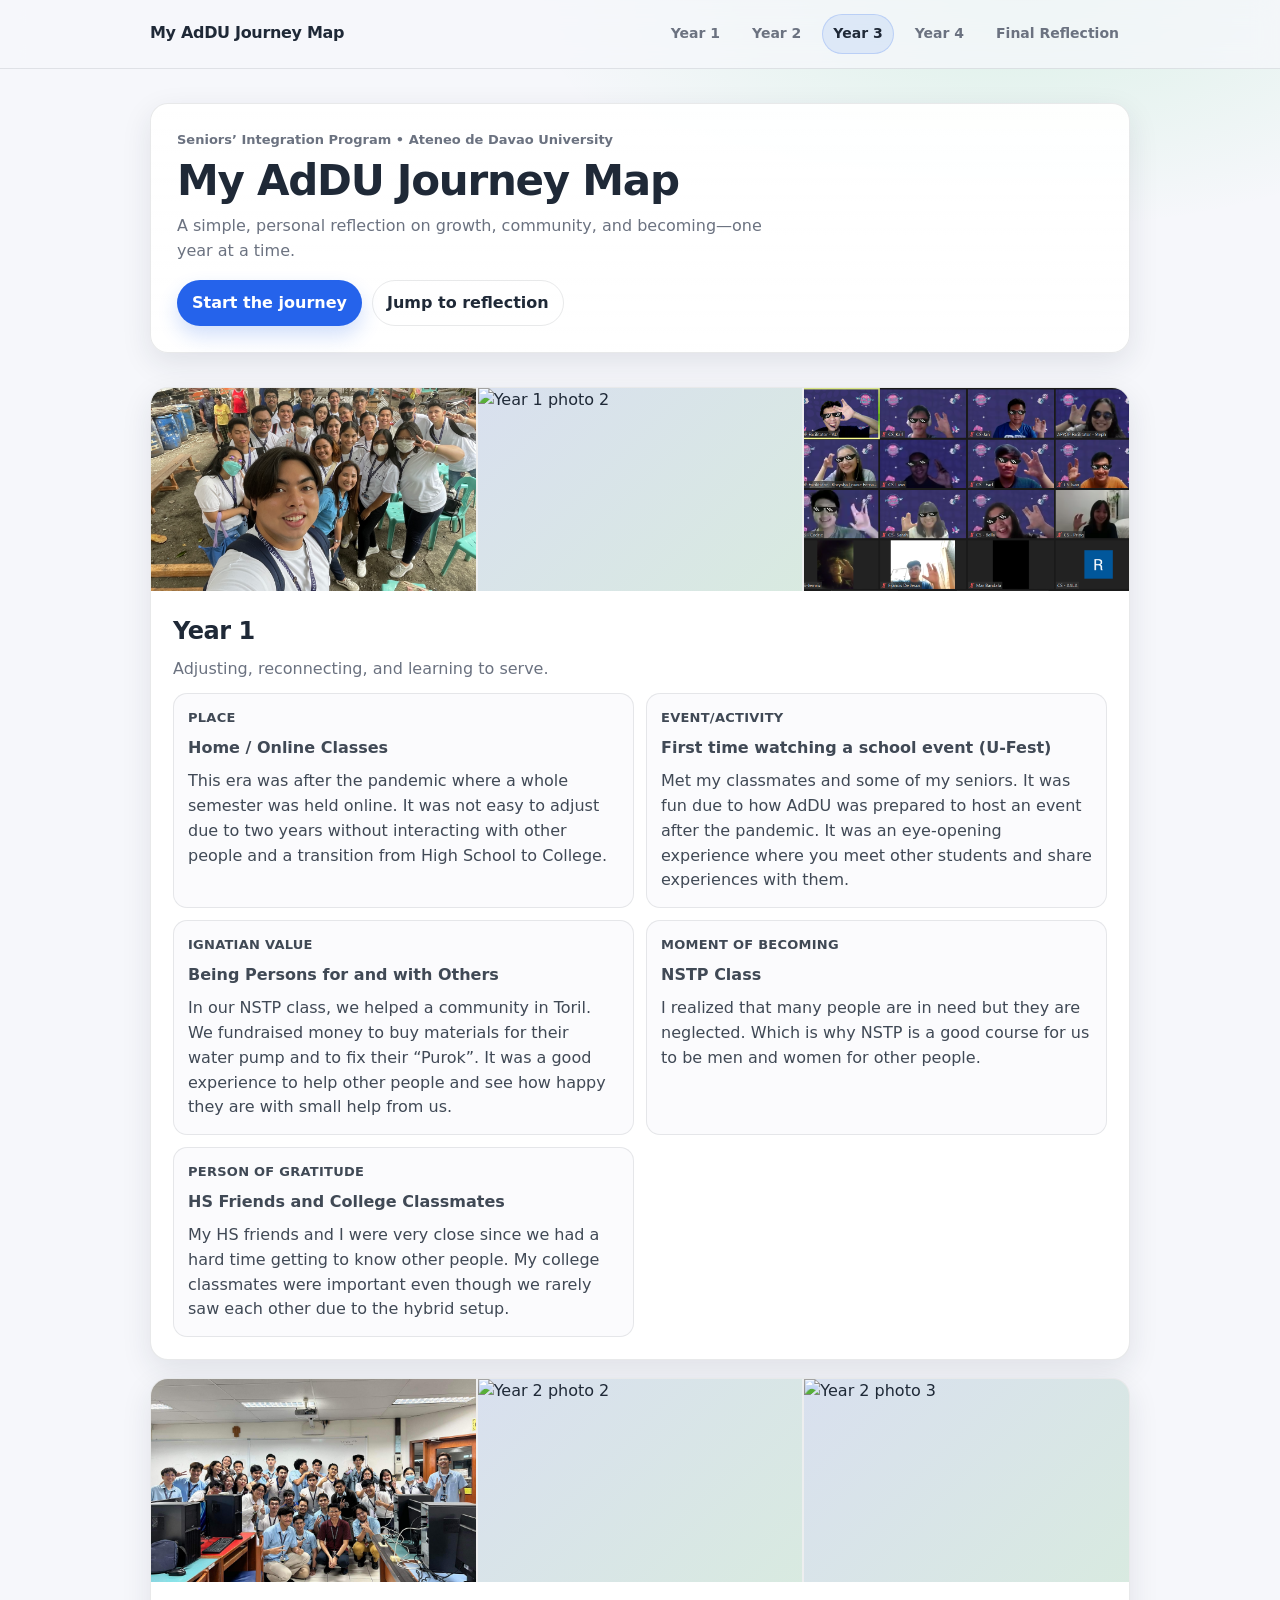
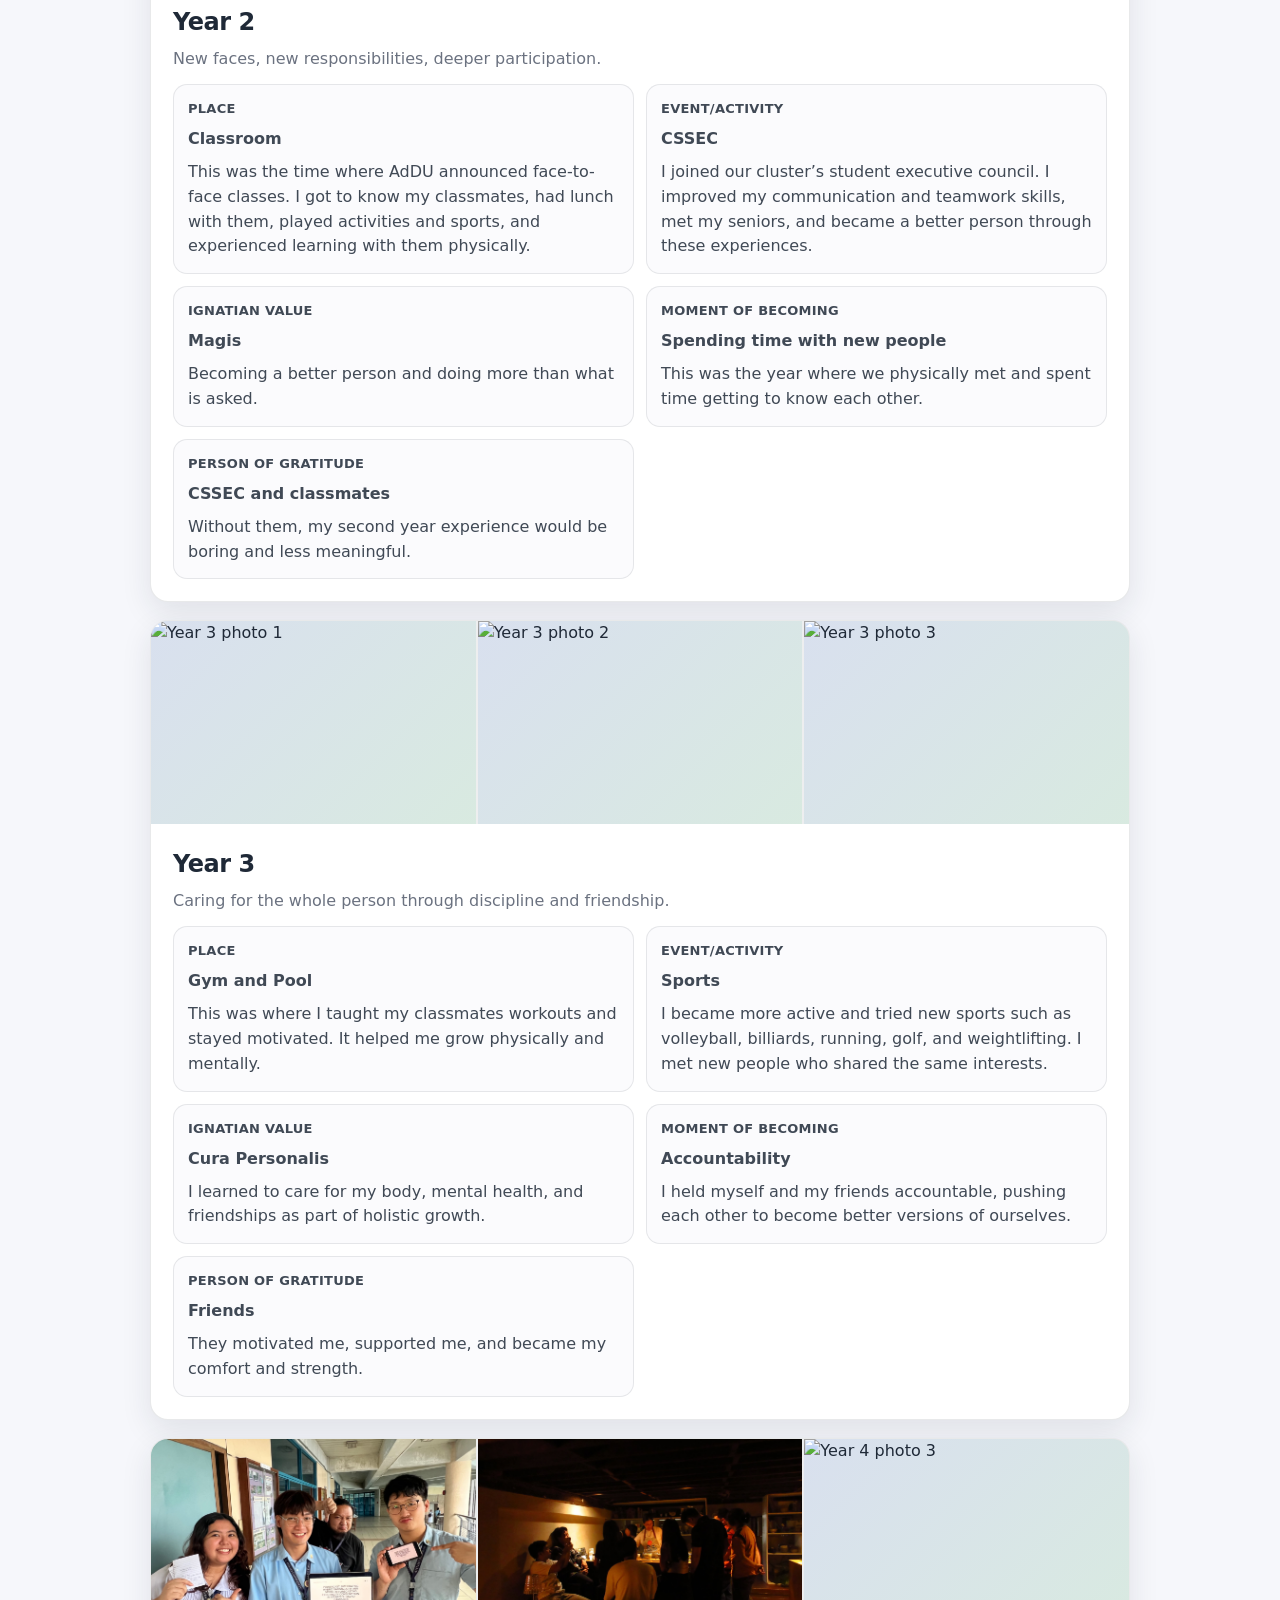
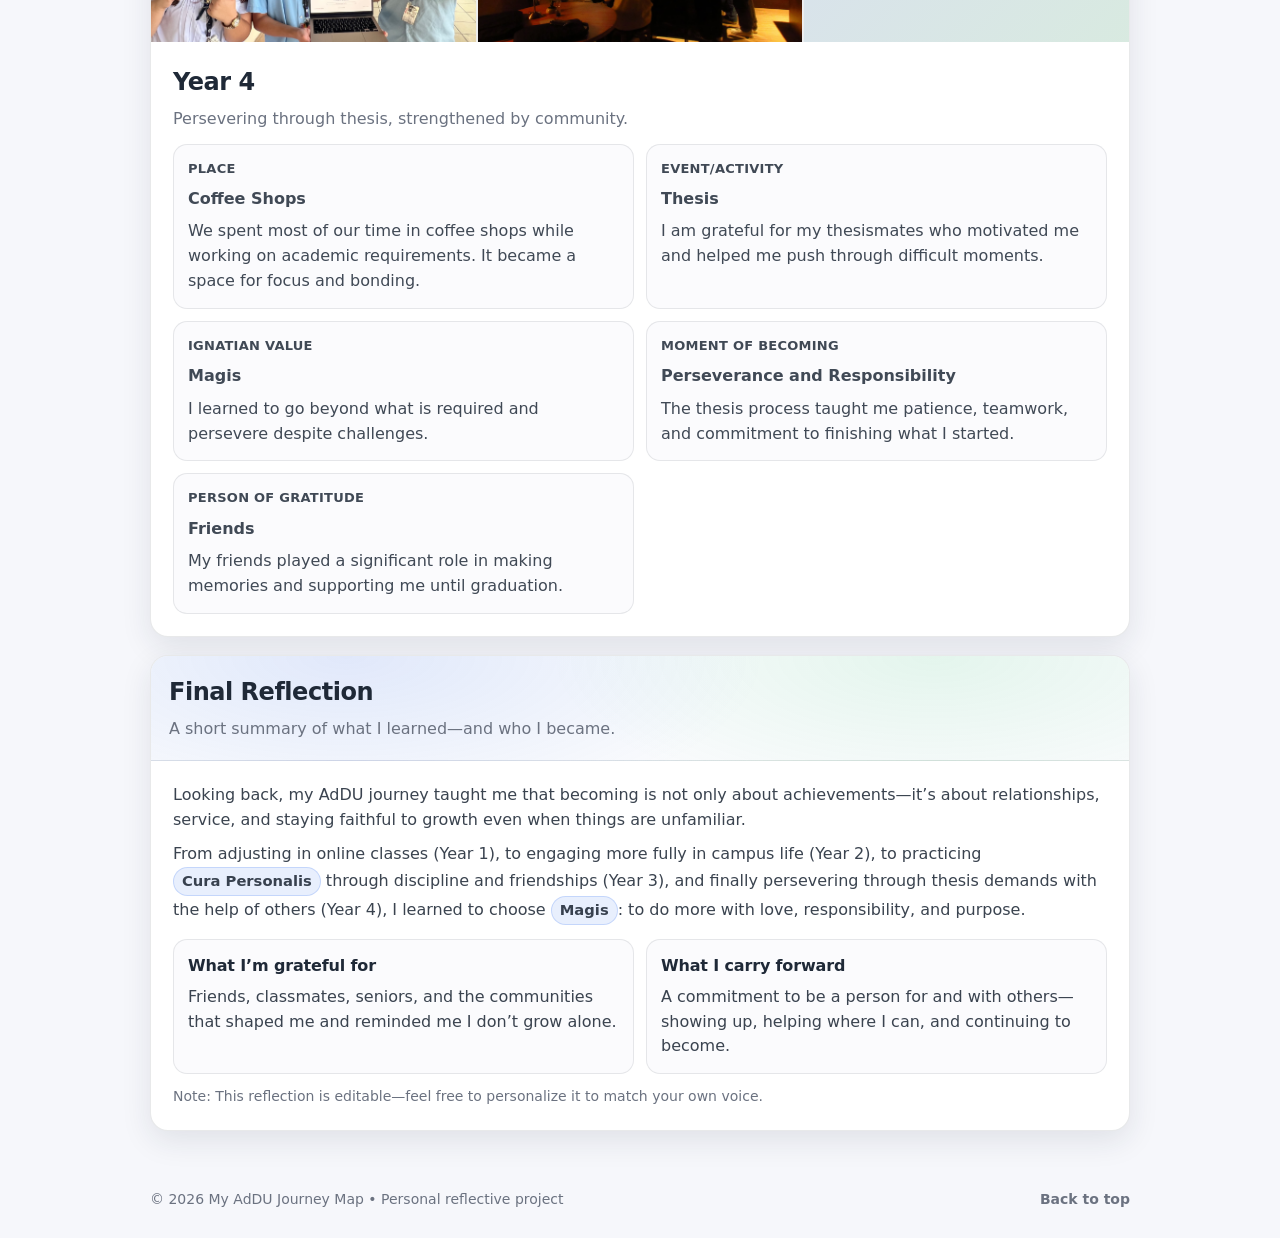
==== index.html @ 32a020df "init" ====
<!doctype html>
<html lang="en">
	<head>
		<meta charset="utf-8" />
		<meta name="viewport" content="width=device-width, initial-scale=1" />
		<title>My AdDU Journey Map</title>
		<meta
			name="description"
			content="A simple, single-page reflective journey map for Ateneo de Davao University’s Seniors’ Integration Program."
		/>
		<link rel="stylesheet" href="style.css" />
	</head>

	<body>
		<a class="skip-link" href="#content">Skip to content</a>

		<header class="site-header" id="top">
			<div class="container header-inner">
				<div class="brand" aria-label="Site title">My AdDU Journey Map</div>

				<nav class="site-nav" aria-label="Primary">
					<a href="#year-1">Year 1</a>
					<a href="#year-2">Year 2</a>
					<a href="#year-3">Year 3</a>
					<a href="#year-4">Year 4</a>
					<a href="#final-reflection">Final Reflection</a>
				</nav>
			</div>
		</header>

		<main id="content">
			<section class="hero" aria-label="Hero">
				<div class="container">
					<div class="hero-card">
						<p class="eyebrow">Seniors’ Integration Program • Ateneo de Davao University</p>
						<h1>My AdDU Journey Map</h1>
						<p class="hero-lead">
							A simple, personal reflection on growth, community, and becoming—one year at a time.
						</p>

						<div class="hero-actions">
							<a class="button" href="#year-1">Start the journey</a>
							<a class="button button-ghost" href="#final-reflection">Jump to reflection</a>
						</div>
					</div>
				</div>
			</section>

			<section class="container stack" aria-label="Journey years">
				<article class="journey-card" id="year-1" data-nav="Year 1">
					<div class="journey-gallery" aria-label="Year 1 photos">
						<img src="Journey_Map/y1-1.JPG" alt="Year 1 photo 1" loading="lazy" />
						<img src="Journey_Map/y1-2.JPG" alt="Year 1 photo 2" loading="lazy" />
						<img src="Journey_Map/y1-3.JPG" alt="Year 1 photo 3" loading="lazy" />
					</div>
					<div class="journey-body">
						<header class="journey-header">
							<h2>Year 1</h2>
							<p class="journey-subtitle">Adjusting, reconnecting, and learning to serve.</p>
						</header>

						<dl class="journey-grid">
							<div class="journey-field">
								<dt>Place</dt>
								<dd>
									<p class="field-title">Home / Online Classes</p>
									<p>
										This era was after the pandemic where a whole semester was held online. It was not easy to adjust due to
										two years without interacting with other people and a transition from High School to College.
									</p>
								</dd>
							</div>

							<div class="journey-field">
								<dt>Event/Activity</dt>
								<dd>
									<p class="field-title">First time watching a school event (U-Fest)</p>
									<p>
										Met my classmates and some of my seniors. It was fun due to how AdDU was prepared to host an event after the
										pandemic. It was an eye-opening experience where you meet other students and share experiences with them.
									</p>
								</dd>
							</div>

							<div class="journey-field">
								<dt>Ignatian Value</dt>
								<dd>
									<p class="field-title">Being Persons for and with Others</p>
									<p>
										In our NSTP class, we helped a community in Toril. We fundraised money to buy materials for their water pump
										and to fix their “Purok”. It was a good experience to help other people and see how happy they are with small
										help from us.
									</p>
								</dd>
							</div>

							<div class="journey-field">
								<dt>Moment of Becoming</dt>
								<dd>
									<p class="field-title">NSTP Class</p>
									<p>
										I realized that many people are in need but they are neglected. Which is why NSTP is a good course for us to
										be men and women for other people.
									</p>
								</dd>
							</div>

							<div class="journey-field">
								<dt>Person of Gratitude</dt>
								<dd>
									<p class="field-title">HS Friends and College Classmates</p>
									<p>
										My HS friends and I were very close since we had a hard time getting to know other people. My college
										classmates were important even though we rarely saw each other due to the hybrid setup.
									</p>
								</dd>
							</div>
						</dl>
					</div>
				</article>

				<article class="journey-card" id="year-2" data-nav="Year 2">
					<div class="journey-gallery" aria-label="Year 2 photos">
						<img src="Journey_Map/y2-1.JPG" alt="Year 2 photo 1" loading="lazy" />
						<img src="Journey_Map/y2-2.JPG" alt="Year 2 photo 2" loading="lazy" />
						<img src="Journey_Map/y2-3.JPG" alt="Year 2 photo 3" loading="lazy" />
					</div>
					<div class="journey-body">
						<header class="journey-header">
							<h2>Year 2</h2>
							<p class="journey-subtitle">New faces, new responsibilities, deeper participation.</p>
						</header>

						<dl class="journey-grid">
							<div class="journey-field">
								<dt>Place</dt>
								<dd>
									<p class="field-title">Classroom</p>
									<p>
										This was the time where AdDU announced face-to-face classes. I got to know my classmates, had lunch with
										them, played activities and sports, and experienced learning with them physically.
									</p>
								</dd>
							</div>

							<div class="journey-field">
								<dt>Event/Activity</dt>
								<dd>
									<p class="field-title">CSSEC</p>
									<p>
										I joined our cluster’s student executive council. I improved my communication and teamwork skills, met my
										seniors, and became a better person through these experiences.
									</p>
								</dd>
							</div>

							<div class="journey-field">
								<dt>Ignatian Value</dt>
								<dd>
									<p class="field-title">Magis</p>
									<p>Becoming a better person and doing more than what is asked.</p>
								</dd>
							</div>

							<div class="journey-field">
								<dt>Moment of Becoming</dt>
								<dd>
									<p class="field-title">Spending time with new people</p>
									<p>This was the year where we physically met and spent time getting to know each other.</p>
								</dd>
							</div>

							<div class="journey-field">
								<dt>Person of Gratitude</dt>
								<dd>
									<p class="field-title">CSSEC and classmates</p>
									<p>Without them, my second year experience would be boring and less meaningful.</p>
								</dd>
							</div>
						</dl>
					</div>
				</article>

				<article class="journey-card" id="year-3" data-nav="Year 3">
					<div class="journey-gallery" aria-label="Year 3 photos">
						<img src="Journey_Map/y3-1.JPG" alt="Year 3 photo 1" loading="lazy" />
						<img src="Journey_Map/y3-2.JPG" alt="Year 3 photo 2" loading="lazy" />
						<img src="Journey_Map/y3-3.JPG" alt="Year 3 photo 3" loading="lazy" />
					</div>
					<div class="journey-body">
						<header class="journey-header">
							<h2>Year 3</h2>
							<p class="journey-subtitle">Caring for the whole person through discipline and friendship.</p>
						</header>

						<dl class="journey-grid">
							<div class="journey-field">
								<dt>Place</dt>
								<dd>
									<p class="field-title">Gym and Pool</p>
									<p>
										This was where I taught my classmates workouts and stayed motivated. It helped me grow physically and
										mentally.
									</p>
								</dd>
							</div>

							<div class="journey-field">
								<dt>Event/Activity</dt>
								<dd>
									<p class="field-title">Sports</p>
									<p>
										I became more active and tried new sports such as volleyball, billiards, running, golf, and weightlifting. I
										met new people who shared the same interests.
									</p>
								</dd>
							</div>

							<div class="journey-field">
								<dt>Ignatian Value</dt>
								<dd>
									<p class="field-title">Cura Personalis</p>
									<p>
										I learned to care for my body, mental health, and friendships as part of holistic growth.
									</p>
								</dd>
							</div>

							<div class="journey-field">
								<dt>Moment of Becoming</dt>
								<dd>
									<p class="field-title">Accountability</p>
									<p>
										I held myself and my friends accountable, pushing each other to become better versions of ourselves.
									</p>
								</dd>
							</div>

							<div class="journey-field">
								<dt>Person of Gratitude</dt>
								<dd>
									<p class="field-title">Friends</p>
									<p>They motivated me, supported me, and became my comfort and strength.</p>
								</dd>
							</div>
						</dl>
					</div>
				</article>

				<article class="journey-card" id="year-4" data-nav="Year 4">
					<div class="journey-gallery" aria-label="Year 4 photos">
						<img src="Journey_Map/y4-1.JPG" alt="Year 4 photo 1" loading="lazy" />
						<img src="Journey_Map/y4-2.JPG" alt="Year 4 photo 2" loading="lazy" />
						<img src="Journey_Map/y4-3.JPG" alt="Year 4 photo 3" loading="lazy" />
					</div>
					<div class="journey-body">
						<header class="journey-header">
							<h2>Year 4</h2>
							<p class="journey-subtitle">Persevering through thesis, strengthened by community.</p>
						</header>

						<dl class="journey-grid">
							<div class="journey-field">
								<dt>Place</dt>
								<dd>
									<p class="field-title">Coffee Shops</p>
									<p>
										We spent most of our time in coffee shops while working on academic requirements. It became a space for focus
										and bonding.
									</p>
								</dd>
							</div>

							<div class="journey-field">
								<dt>Event/Activity</dt>
								<dd>
									<p class="field-title">Thesis</p>
									<p>
										I am grateful for my thesismates who motivated me and helped me push through difficult moments.
									</p>
								</dd>
							</div>

							<div class="journey-field">
								<dt>Ignatian Value</dt>
								<dd>
									<p class="field-title">Magis</p>
									<p>
										I learned to go beyond what is required and persevere despite challenges.
									</p>
								</dd>
							</div>

							<div class="journey-field">
								<dt>Moment of Becoming</dt>
								<dd>
									<p class="field-title">Perseverance and Responsibility</p>
									<p>
										The thesis process taught me patience, teamwork, and commitment to finishing what I started.
									</p>
								</dd>
							</div>

							<div class="journey-field">
								<dt>Person of Gratitude</dt>
								<dd>
									<p class="field-title">Friends</p>
									<p>
										My friends played a significant role in making memories and supporting me until graduation.
									</p>
								</dd>
							</div>
						</dl>
					</div>
				</article>

				<article class="reflection-card" id="final-reflection" data-nav="Final Reflection">
					<header class="reflection-header">
						<h2>Final Reflection</h2>
						<p class="reflection-subtitle">A short summary of what I learned—and who I became.</p>
					</header>

					<div class="reflection-body">
						<p>
							Looking back, my AdDU journey taught me that becoming is not only about achievements—it’s about relationships,
							service, and staying faithful to growth even when things are unfamiliar.
						</p>

						<p>
							From adjusting in online classes (Year 1), to engaging more fully in campus life (Year 2), to practicing
							<span class="tag">Cura Personalis</span> through discipline and friendships (Year 3), and finally persevering through
							thesis demands with the help of others (Year 4), I learned to choose <span class="tag">Magis</span>: to do more with
							love, responsibility, and purpose.
						</p>

						<div class="reflection-grid" aria-label="Reflection highlights">
							<div class="reflection-box">
								<h3>What I’m grateful for</h3>
								<p>Friends, classmates, seniors, and the communities that shaped me and reminded me I don’t grow alone.</p>
							</div>
							<div class="reflection-box">
								<h3>What I carry forward</h3>
								<p>
									A commitment to be a person for and with others—showing up, helping where I can, and continuing to become.
								</p>
							</div>
						</div>

						<p class="note">
							Note: This reflection is editable—feel free to personalize it to match your own voice.
						</p>
					</div>
				</article>
			</section>

			<footer class="site-footer">
				<div class="container footer-inner">
					<p>© <span id="year"></span> My AdDU Journey Map • Personal reflective project</p>
					<a class="footer-link" href="#top">Back to top</a>
				</div>
			</footer>

			<button class="back-to-top" type="button" id="backToTop" aria-label="Back to top">
				↑
			</button>
		</main>

		<script src="script.js" defer></script>
	</body>
</html>
---- style.css ----
:root {
	--bg: #f6f7fb;
	--card: #ffffff;
	--text: #1f2937;
	--muted: #6b7280;
	--border: rgba(31, 41, 55, 0.10);
	--shadow: 0 10px 30px rgba(31, 41, 55, 0.10);

	--brand: #2563eb;
	--brand-2: #22c55e;

	--radius: 18px;
	--radius-sm: 14px;
	--container: 980px;
}

* {
	box-sizing: border-box;
}

html {
	scroll-behavior: smooth;
	scroll-padding-top: 88px;
}

body {
	margin: 0;
	font-family: ui-sans-serif, system-ui, -apple-system, Segoe UI, Roboto, Helvetica, Arial, "Apple Color Emoji",
		"Segoe UI Emoji";
	color: var(--text);
	background:
		radial-gradient(900px 420px at 20% -10%, rgba(37, 99, 235, 0.16), transparent 60%),
		radial-gradient(900px 420px at 80% 0%, rgba(34, 197, 94, 0.12), transparent 55%),
		var(--bg);
	line-height: 1.55;
}

a {
	color: inherit;
	text-decoration: none;
}

a:hover {
	text-decoration: underline;
}

:focus-visible {
	outline: 3px solid rgba(37, 99, 235, 0.35);
	outline-offset: 3px;
	border-radius: 10px;
}

.container {
	width: min(var(--container), calc(100% - 32px));
	margin: 0 auto;
}

.skip-link {
	position: absolute;
	left: -999px;
	top: 12px;
	padding: 10px 12px;
	background: var(--card);
	border: 1px solid var(--border);
	border-radius: 12px;
	box-shadow: var(--shadow);
	z-index: 999;
}

.skip-link:focus {
	left: 12px;
}

.site-header {
	position: sticky;
	top: 0;
	z-index: 10;
	background: rgba(246, 247, 251, 0.75);
	backdrop-filter: blur(12px);
	border-bottom: 1px solid var(--border);
}

.header-inner {
	display: flex;
	align-items: center;
	justify-content: space-between;
	gap: 14px;
	padding: 14px 0;
}

.brand {
	font-weight: 750;
	letter-spacing: -0.02em;
}

.site-nav {
	display: flex;
	flex-wrap: wrap;
	justify-content: flex-end;
	gap: 10px;
}

.site-nav a {
	padding: 8px 10px;
	border-radius: 999px;
	border: 1px solid transparent;
	color: var(--muted);
	font-weight: 600;
	font-size: 14px;
}

.site-nav a[aria-current="true"],
.site-nav a.is-active {
	color: var(--text);
	background: rgba(37, 99, 235, 0.10);
	border-color: rgba(37, 99, 235, 0.18);
	text-decoration: none;
}

.hero {
	padding: 34px 0 22px;
}

.hero-card {
	background: linear-gradient(180deg, rgba(255, 255, 255, 0.92), rgba(255, 255, 255, 0.98));
	border: 1px solid var(--border);
	border-radius: var(--radius);
	box-shadow: var(--shadow);
	padding: clamp(18px, 3vw, 26px);
}

.eyebrow {
	margin: 0 0 8px;
	color: var(--muted);
	font-weight: 650;
	font-size: 13px;
}

h1 {
	margin: 0;
	letter-spacing: -0.03em;
	font-size: clamp(28px, 4vw, 42px);
	line-height: 1.1;
}

.hero-lead {
	margin: 10px 0 0;
	color: var(--muted);
	max-width: 60ch;
}

.hero-actions {
	display: flex;
	flex-wrap: wrap;
	gap: 10px;
	margin-top: 16px;
}

.button {
	display: inline-flex;
	align-items: center;
	justify-content: center;
	gap: 8px;
	padding: 10px 14px;
	border-radius: 999px;
	background: var(--brand);
	color: white;
	border: 1px solid rgba(37, 99, 235, 0.2);
	font-weight: 700;
	box-shadow: 0 10px 20px rgba(37, 99, 235, 0.20);
	text-decoration: none;
}

.button:hover {
	text-decoration: none;
	filter: brightness(0.98);
}

.button-ghost {
	background: transparent;
	color: var(--text);
	border: 1px solid var(--border);
	box-shadow: none;
}

.stack {
	padding: 12px 0 40px;
	display: grid;
	gap: 18px;
}

.journey-card,
.reflection-card {
	background: var(--card);
	border: 1px solid var(--border);
	border-radius: var(--radius);
	box-shadow: var(--shadow);
	overflow: hidden;
}

.journey-gallery {
	display: grid;
	grid-template-columns: 1fr;
	gap: 2px;
	background: rgba(31, 41, 55, 0.08);
}

.journey-gallery img {
	width: 100%;
	display: block;
	height: auto;
	aspect-ratio: 16 / 10;
	object-fit: cover;
	background: linear-gradient(135deg, rgba(37, 99, 235, 0.10), rgba(34, 197, 94, 0.10));
}

.journey-body {
	padding: 18px;
}

.journey-header {
	display: grid;
	gap: 6px;
	margin-bottom: 12px;
}

.journey-header h2 {
	margin: 0;
	letter-spacing: -0.02em;
}

.journey-subtitle {
	margin: 0;
	color: var(--muted);
}

.journey-grid {
	margin: 0;
	display: grid;
	grid-template-columns: 1fr;
	gap: 12px;
}

.journey-field {
	border: 1px solid var(--border);
	border-radius: var(--radius-sm);
	padding: 14px;
	background: rgba(246, 247, 251, 0.45);
}

.journey-field dt {
	font-weight: 800;
	color: rgba(31, 41, 55, 0.85);
	font-size: 13px;
	letter-spacing: 0.02em;
	text-transform: uppercase;
	margin-bottom: 8px;
}

.journey-field dd {
	margin: 0;
	color: var(--text);
}

.field-title {
	margin: 0 0 6px;
	font-weight: 800;
}

.journey-field p {
	margin: 0;
	color: rgba(31, 41, 55, 0.85);
}

.journey-field p + p {
	margin-top: 8px;
}

.reflection-header {
	padding: 18px;
	border-bottom: 1px solid var(--border);
	background:
		radial-gradient(700px 280px at 20% 0%, rgba(37, 99, 235, 0.12), transparent 60%),
		radial-gradient(700px 280px at 80% 0%, rgba(34, 197, 94, 0.10), transparent 55%),
		rgba(246, 247, 251, 0.55);
}

.reflection-header h2 {
	margin: 0;
	letter-spacing: -0.02em;
}

.reflection-subtitle {
	margin: 6px 0 0;
	color: var(--muted);
}

.reflection-body {
	padding: 18px;
}

.reflection-body p {
	margin: 0;
	color: rgba(31, 41, 55, 0.88);
}

.reflection-body p + p {
	margin-top: 10px;
}

.tag {
	display: inline-block;
	padding: 2px 8px;
	border-radius: 999px;
	border: 1px solid rgba(37, 99, 235, 0.18);
	background: rgba(37, 99, 235, 0.10);
	font-weight: 750;
	font-size: 0.92em;
}

.reflection-grid {
	display: grid;
	grid-template-columns: 1fr;
	gap: 12px;
	margin-top: 14px;
}

.reflection-box {
	border: 1px solid var(--border);
	border-radius: var(--radius-sm);
	padding: 14px;
	background: rgba(246, 247, 251, 0.45);
}

.reflection-box h3 {
	margin: 0 0 6px;
	font-size: 16px;
	letter-spacing: -0.01em;
}

.note {
	margin-top: 12px !important;
	color: var(--muted) !important;
	font-size: 14px;
}

.site-footer {
	padding: 18px 0 28px;
}

.footer-inner {
	display: flex;
	align-items: center;
	justify-content: space-between;
	gap: 12px;
	color: var(--muted);
	font-size: 14px;
}

.footer-inner p {
	margin: 0;
}

.footer-link {
	color: var(--muted);
	font-weight: 650;
}

.back-to-top {
	position: fixed;
	right: 16px;
	bottom: 16px;
	width: 46px;
	height: 46px;
	border-radius: 999px;
	border: 1px solid var(--border);
	background: rgba(255, 255, 255, 0.92);
	box-shadow: var(--shadow);
	color: var(--text);
	display: grid;
	place-items: center;
	cursor: pointer;
	opacity: 0;
	pointer-events: none;
	transform: translateY(6px);
	transition: opacity 180ms ease, transform 180ms ease;
}

.back-to-top.is-visible {
	opacity: 1;
	pointer-events: auto;
	transform: translateY(0);
}

@media (min-width: 720px) {
	.journey-body,
	.reflection-body {
		padding: 22px;
	}

	.journey-gallery {
		grid-template-columns: repeat(3, 1fr);
	}

	.journey-grid {
		grid-template-columns: 1fr 1fr;
	}

	.reflection-grid {
		grid-template-columns: 1fr 1fr;
	}
}

@media (prefers-reduced-motion: reduce) {
	html {
		scroll-behavior: auto;
	}

	.back-to-top {
		transition: none;
	}
}
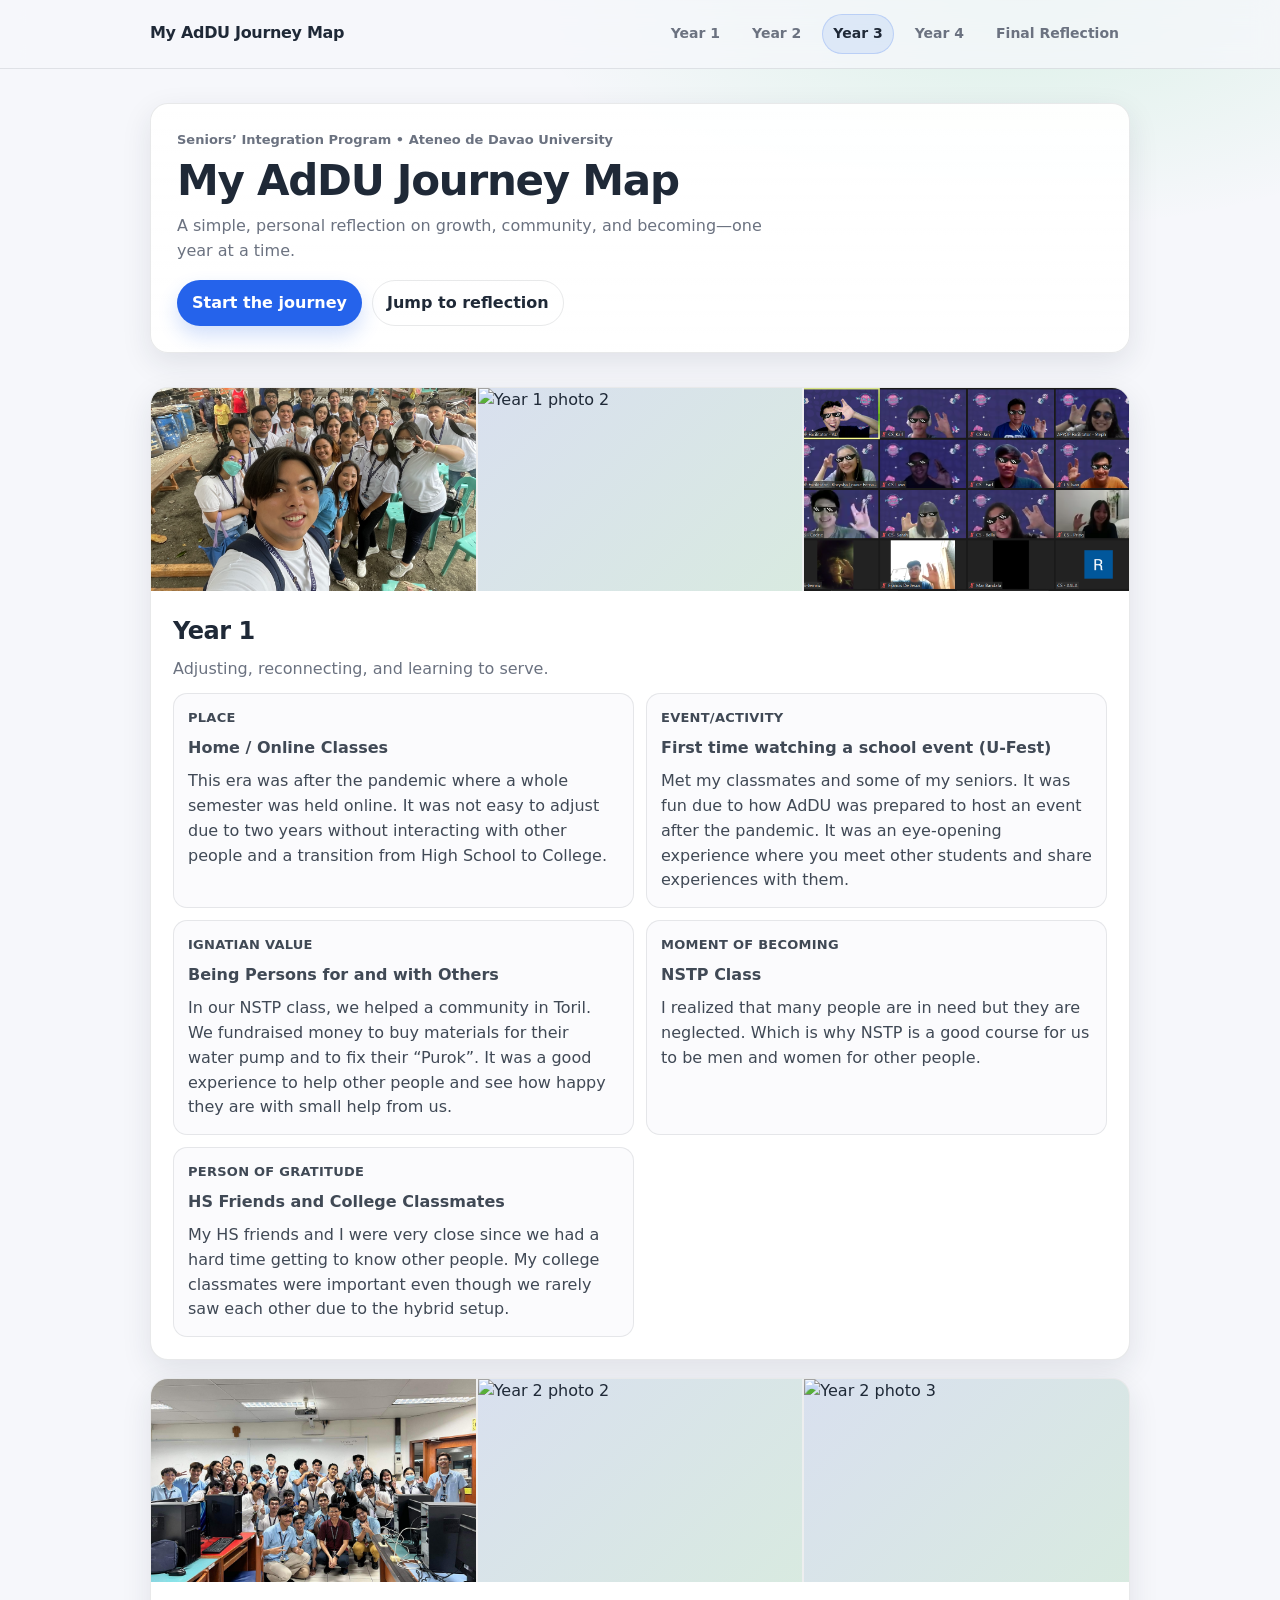
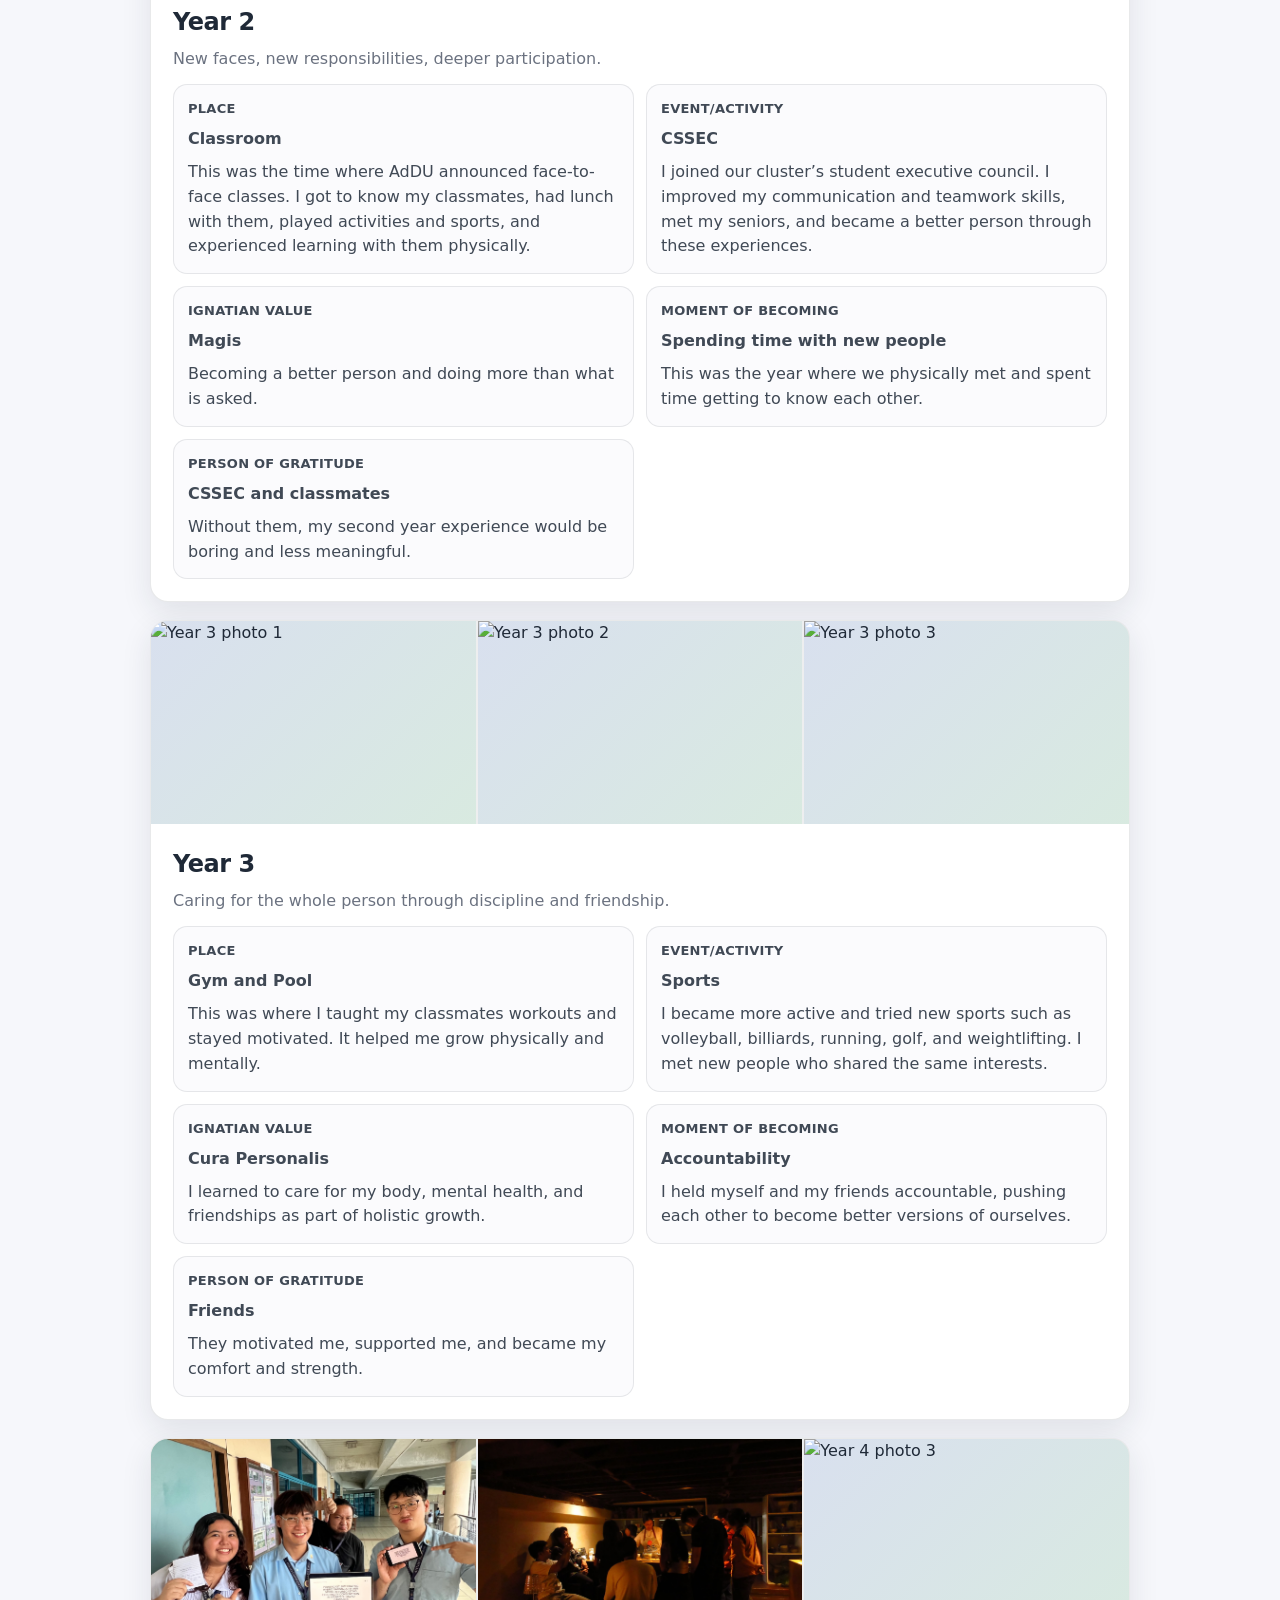
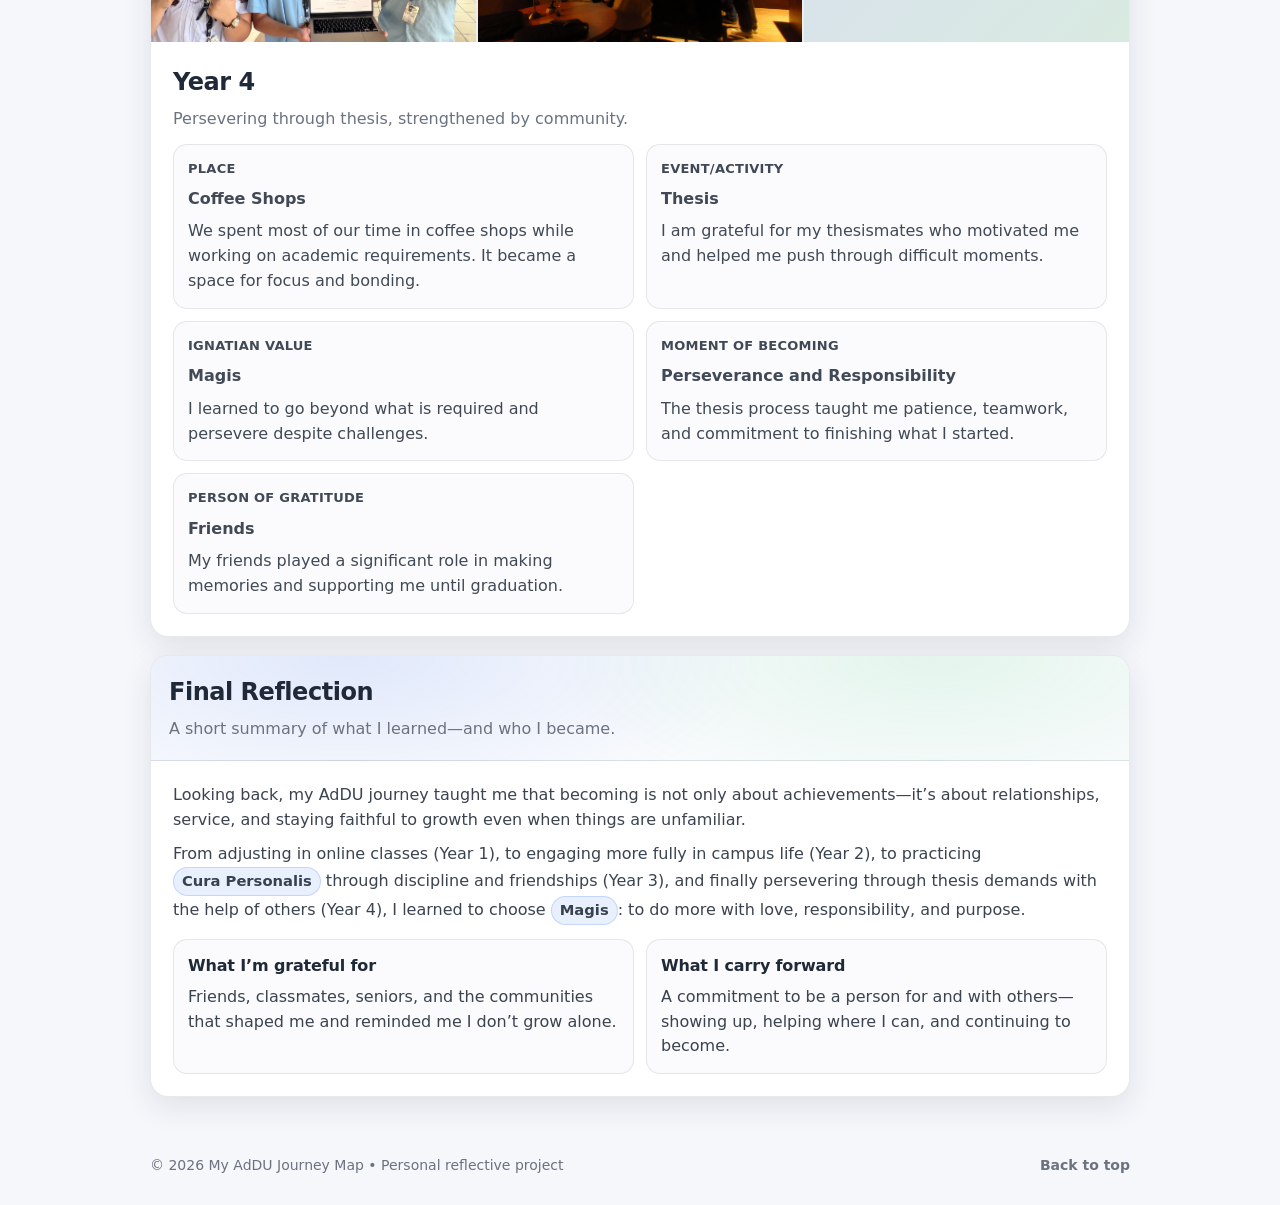
==== commit 84f69eb5: "change" ====
--- a/index.html
+++ b/index.html
@@ -346,9 +346,6 @@
 							</div>
 						</div>
 
-						<p class="note">
-							Note: This reflection is editable—feel free to personalize it to match your own voice.
-						</p>
 					</div>
 				</article>
 			</section>
